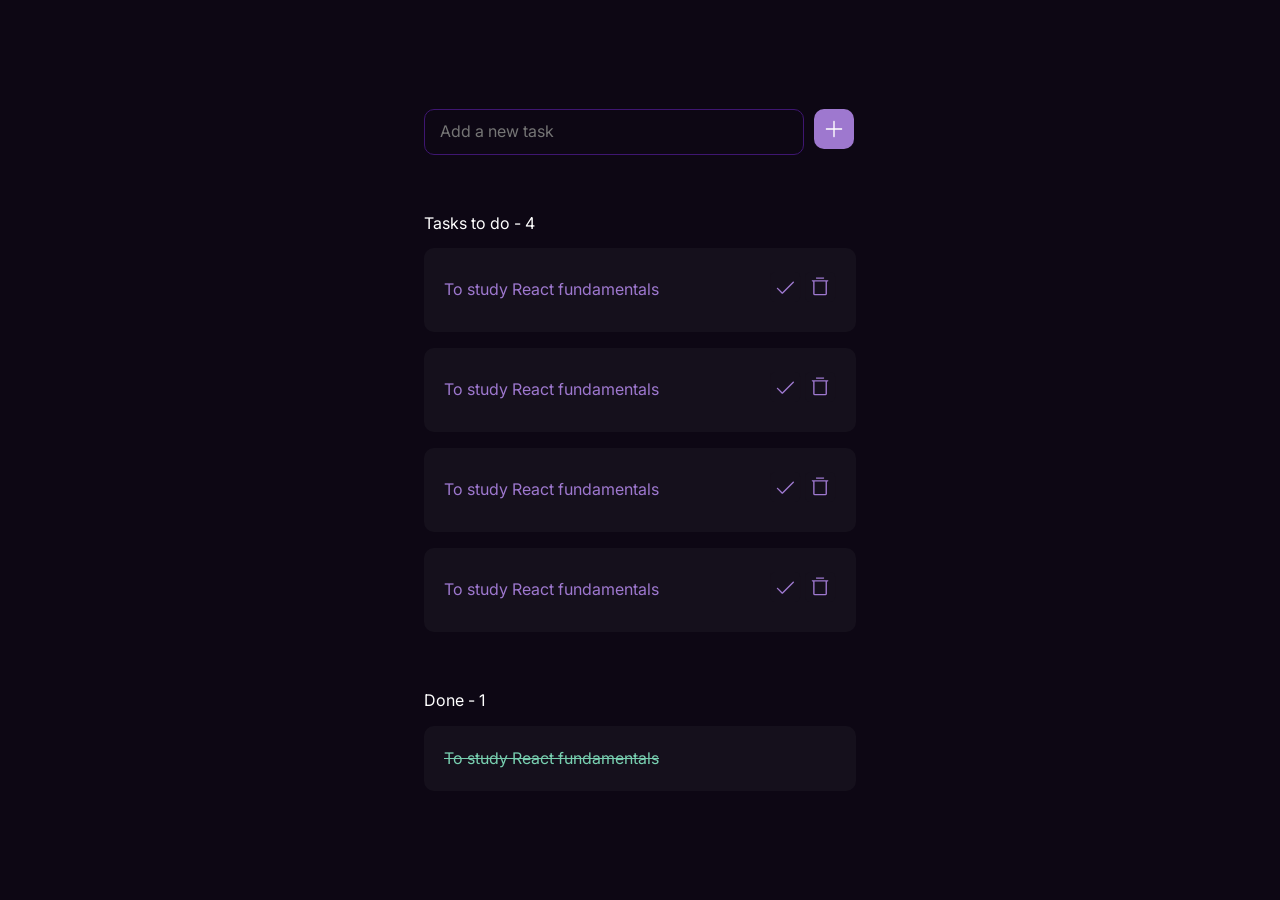
==== index.html @ 1db81da8 "Adding app to remote repo" ====
<!DOCTYPE html>
<html lang="en">
<head>
    <meta charset="UTF-8">
    <meta name="viewport" content="width=device-width, initial-scale=1.0">
    <link rel="stylesheet" href="style.css">
    <title>Todo App</title>
</head>
<body>
    <main>
        <div class="todo-wrapper">
            <div class="todo_input"><input type="text" name="add-task" placeholder="Add a new task"> <a href=""><svg width="40" height="40" viewBox="0 0 40 40" fill="none" xmlns="http://www.w3.org/2000/svg">
                <rect width="40" height="40" rx="10" fill="#9E78CF"/>
                <path d="M28.25 20C28.25 20.1823 28.1776 20.3572 28.0486 20.4861C27.9197 20.6151 27.7448 20.6875 27.5625 20.6875H20.6875V27.5625C20.6875 27.7448 20.6151 27.9197 20.4861 28.0486C20.3572 28.1776 20.1823 28.25 20 28.25C19.8177 28.25 19.6428 28.1776 19.5139 28.0486C19.3849 27.9197 19.3125 27.7448 19.3125 27.5625V20.6875H12.4375C12.2552 20.6875 12.0803 20.6151 11.9514 20.4861C11.8224 20.3572 11.75 20.1823 11.75 20C11.75 19.8177 11.8224 19.6428 11.9514 19.5139C12.0803 19.3849 12.2552 19.3125 12.4375 19.3125H19.3125V12.4375C19.3125 12.2552 19.3849 12.0803 19.5139 11.9514C19.6428 11.8224 19.8177 11.75 20 11.75C20.1823 11.75 20.3572 11.8224 20.4861 11.9514C20.6151 12.0803 20.6875 12.2552 20.6875 12.4375V19.3125H27.5625C27.7448 19.3125 27.9197 19.3849 28.0486 19.5139C28.1776 19.6428 28.25 19.8177 28.25 20Z" fill="white"/>
                </svg>
                
                </a> </div>
            <div class="todo_list-wrapper">
                <div class="todo_list-pending">
                    <h1>Tasks to do - 4</h1>
                    <div class="todo_list">
                        <div class="todo_task">
                            <h3>To study React fundamentals</h3>
                            <span class="task_actions">
                                <a href="" id="complete_task">
                                    <svg width="31" height="30" viewBox="0 0 31 30" fill="none" xmlns="http://www.w3.org/2000/svg">
                                        <rect x="0.0487061" width="30" height="30" rx="5" fill="#15101C" />
                                        <path
                                            d="M23.7851 10.6739L12.7851 21.6739C12.7213 21.7378 12.6455 21.7885 12.562 21.8231C12.4785 21.8577 12.3891 21.8755 12.2987 21.8755C12.2084 21.8755 12.1189 21.8577 12.0355 21.8231C11.952 21.7885 11.8762 21.7378 11.8123 21.6739L6.99982 16.8614C6.87081 16.7324 6.79834 16.5574 6.79834 16.375C6.79834 16.1926 6.87081 16.0176 6.99982 15.8886C7.12882 15.7596 7.30378 15.6871 7.48622 15.6871C7.66866 15.6871 7.84363 15.7596 7.97263 15.8886L12.2987 20.2155L22.8123 9.70109C22.9413 9.57209 23.1163 9.49962 23.2987 9.49962C23.4812 9.49962 23.6561 9.57209 23.7851 9.70109C23.9141 9.8301 23.9866 10.0051 23.9866 10.1875C23.9866 10.3699 23.9141 10.5449 23.7851 10.6739Z"
                                            fill="#9E78CF" />
                                    </svg>
                                </a>
                                <a href="" id="delete_task">
                                    <svg width="31" height="30" viewBox="0 0 31 30" fill="none" xmlns="http://www.w3.org/2000/svg">
                                        <rect x="0.0487061" width="30" height="30" rx="5" fill="#15101C" />
                                        <path
                                            d="M22.6112 8.125H7.48621C7.30387 8.125 7.129 8.19743 7.00007 8.32636C6.87114 8.4553 6.79871 8.63016 6.79871 8.8125C6.79871 8.99484 6.87114 9.1697 7.00007 9.29864C7.129 9.42757 7.30387 9.5 7.48621 9.5H8.17371V21.875C8.17371 22.2397 8.31857 22.5894 8.57643 22.8473C8.8343 23.1051 9.18403 23.25 9.54871 23.25H20.5487C20.9134 23.25 21.2631 23.1051 21.521 22.8473C21.7788 22.5894 21.9237 22.2397 21.9237 21.875V9.5H22.6112C22.7935 9.5 22.9684 9.42757 23.0973 9.29864C23.2263 9.1697 23.2987 8.99484 23.2987 8.8125C23.2987 8.63016 23.2263 8.4553 23.0973 8.32636C22.9684 8.19743 22.7935 8.125 22.6112 8.125ZM20.5487 21.875H9.54871V9.5H20.5487V21.875ZM10.9237 6.0625C10.9237 5.88016 10.9961 5.7053 11.1251 5.57636C11.254 5.44743 11.4289 5.375 11.6112 5.375H18.4862C18.6685 5.375 18.8434 5.44743 18.9723 5.57636C19.1013 5.7053 19.1737 5.88016 19.1737 6.0625C19.1737 6.24484 19.1013 6.4197 18.9723 6.54864C18.8434 6.67757 18.6685 6.75 18.4862 6.75H11.6112C11.4289 6.75 11.254 6.67757 11.1251 6.54864C10.9961 6.4197 10.9237 6.24484 10.9237 6.0625Z"
                                            fill="#9E78CF" />
                                    </svg>
                        
                                </a>
                            </span>
                        </div>
                        <div class="todo_task">
                            <h3>To study React fundamentals</h3>
                            <span class="task_actions">
                                <a href="" id="complete_task">
                                    <svg width="31" height="30" viewBox="0 0 31 30" fill="none" xmlns="http://www.w3.org/2000/svg">
                                        <rect x="0.0487061" width="30" height="30" rx="5" fill="#15101C" />
                                        <path
                                            d="M23.7851 10.6739L12.7851 21.6739C12.7213 21.7378 12.6455 21.7885 12.562 21.8231C12.4785 21.8577 12.3891 21.8755 12.2987 21.8755C12.2084 21.8755 12.1189 21.8577 12.0355 21.8231C11.952 21.7885 11.8762 21.7378 11.8123 21.6739L6.99982 16.8614C6.87081 16.7324 6.79834 16.5574 6.79834 16.375C6.79834 16.1926 6.87081 16.0176 6.99982 15.8886C7.12882 15.7596 7.30378 15.6871 7.48622 15.6871C7.66866 15.6871 7.84363 15.7596 7.97263 15.8886L12.2987 20.2155L22.8123 9.70109C22.9413 9.57209 23.1163 9.49962 23.2987 9.49962C23.4812 9.49962 23.6561 9.57209 23.7851 9.70109C23.9141 9.8301 23.9866 10.0051 23.9866 10.1875C23.9866 10.3699 23.9141 10.5449 23.7851 10.6739Z"
                                            fill="#9E78CF" />
                                    </svg>
                                </a>
                                <a href="" id="delete_task">
                                    <svg width="31" height="30" viewBox="0 0 31 30" fill="none" xmlns="http://www.w3.org/2000/svg">
                                        <rect x="0.0487061" width="30" height="30" rx="5" fill="#15101C" />
                                        <path
                                            d="M22.6112 8.125H7.48621C7.30387 8.125 7.129 8.19743 7.00007 8.32636C6.87114 8.4553 6.79871 8.63016 6.79871 8.8125C6.79871 8.99484 6.87114 9.1697 7.00007 9.29864C7.129 9.42757 7.30387 9.5 7.48621 9.5H8.17371V21.875C8.17371 22.2397 8.31857 22.5894 8.57643 22.8473C8.8343 23.1051 9.18403 23.25 9.54871 23.25H20.5487C20.9134 23.25 21.2631 23.1051 21.521 22.8473C21.7788 22.5894 21.9237 22.2397 21.9237 21.875V9.5H22.6112C22.7935 9.5 22.9684 9.42757 23.0973 9.29864C23.2263 9.1697 23.2987 8.99484 23.2987 8.8125C23.2987 8.63016 23.2263 8.4553 23.0973 8.32636C22.9684 8.19743 22.7935 8.125 22.6112 8.125ZM20.5487 21.875H9.54871V9.5H20.5487V21.875ZM10.9237 6.0625C10.9237 5.88016 10.9961 5.7053 11.1251 5.57636C11.254 5.44743 11.4289 5.375 11.6112 5.375H18.4862C18.6685 5.375 18.8434 5.44743 18.9723 5.57636C19.1013 5.7053 19.1737 5.88016 19.1737 6.0625C19.1737 6.24484 19.1013 6.4197 18.9723 6.54864C18.8434 6.67757 18.6685 6.75 18.4862 6.75H11.6112C11.4289 6.75 11.254 6.67757 11.1251 6.54864C10.9961 6.4197 10.9237 6.24484 10.9237 6.0625Z"
                                            fill="#9E78CF" />
                                    </svg>
                        
                                </a>
                            </span>
                        </div>
                        <div class="todo_task">
                            <h3>To study React fundamentals</h3>
                            <span class="task_actions">
                                <a href="" id="complete_task">
                                    <svg width="31" height="30" viewBox="0 0 31 30" fill="none" xmlns="http://www.w3.org/2000/svg">
                                        <rect x="0.0487061" width="30" height="30" rx="5" fill="#15101C" />
                                        <path
                                            d="M23.7851 10.6739L12.7851 21.6739C12.7213 21.7378 12.6455 21.7885 12.562 21.8231C12.4785 21.8577 12.3891 21.8755 12.2987 21.8755C12.2084 21.8755 12.1189 21.8577 12.0355 21.8231C11.952 21.7885 11.8762 21.7378 11.8123 21.6739L6.99982 16.8614C6.87081 16.7324 6.79834 16.5574 6.79834 16.375C6.79834 16.1926 6.87081 16.0176 6.99982 15.8886C7.12882 15.7596 7.30378 15.6871 7.48622 15.6871C7.66866 15.6871 7.84363 15.7596 7.97263 15.8886L12.2987 20.2155L22.8123 9.70109C22.9413 9.57209 23.1163 9.49962 23.2987 9.49962C23.4812 9.49962 23.6561 9.57209 23.7851 9.70109C23.9141 9.8301 23.9866 10.0051 23.9866 10.1875C23.9866 10.3699 23.9141 10.5449 23.7851 10.6739Z"
                                            fill="#9E78CF" />
                                    </svg>
                                </a>
                                <a href="" id="delete_task">
                                    <svg width="31" height="30" viewBox="0 0 31 30" fill="none" xmlns="http://www.w3.org/2000/svg">
                                        <rect x="0.0487061" width="30" height="30" rx="5" fill="#15101C" />
                                        <path
                                            d="M22.6112 8.125H7.48621C7.30387 8.125 7.129 8.19743 7.00007 8.32636C6.87114 8.4553 6.79871 8.63016 6.79871 8.8125C6.79871 8.99484 6.87114 9.1697 7.00007 9.29864C7.129 9.42757 7.30387 9.5 7.48621 9.5H8.17371V21.875C8.17371 22.2397 8.31857 22.5894 8.57643 22.8473C8.8343 23.1051 9.18403 23.25 9.54871 23.25H20.5487C20.9134 23.25 21.2631 23.1051 21.521 22.8473C21.7788 22.5894 21.9237 22.2397 21.9237 21.875V9.5H22.6112C22.7935 9.5 22.9684 9.42757 23.0973 9.29864C23.2263 9.1697 23.2987 8.99484 23.2987 8.8125C23.2987 8.63016 23.2263 8.4553 23.0973 8.32636C22.9684 8.19743 22.7935 8.125 22.6112 8.125ZM20.5487 21.875H9.54871V9.5H20.5487V21.875ZM10.9237 6.0625C10.9237 5.88016 10.9961 5.7053 11.1251 5.57636C11.254 5.44743 11.4289 5.375 11.6112 5.375H18.4862C18.6685 5.375 18.8434 5.44743 18.9723 5.57636C19.1013 5.7053 19.1737 5.88016 19.1737 6.0625C19.1737 6.24484 19.1013 6.4197 18.9723 6.54864C18.8434 6.67757 18.6685 6.75 18.4862 6.75H11.6112C11.4289 6.75 11.254 6.67757 11.1251 6.54864C10.9961 6.4197 10.9237 6.24484 10.9237 6.0625Z"
                                            fill="#9E78CF" />
                                    </svg>
                        
                                </a>
                            </span>
                        </div>
                        <div class="todo_task">
                            <h3>To study React fundamentals</h3>
                            <span class="task_actions">
                                <a href="" id="complete_task">
                                    <svg width="31" height="30" viewBox="0 0 31 30" fill="none" xmlns="http://www.w3.org/2000/svg">
                                        <rect x="0.0487061" width="30" height="30" rx="5" fill="#15101C" />
                                        <path
                                            d="M23.7851 10.6739L12.7851 21.6739C12.7213 21.7378 12.6455 21.7885 12.562 21.8231C12.4785 21.8577 12.3891 21.8755 12.2987 21.8755C12.2084 21.8755 12.1189 21.8577 12.0355 21.8231C11.952 21.7885 11.8762 21.7378 11.8123 21.6739L6.99982 16.8614C6.87081 16.7324 6.79834 16.5574 6.79834 16.375C6.79834 16.1926 6.87081 16.0176 6.99982 15.8886C7.12882 15.7596 7.30378 15.6871 7.48622 15.6871C7.66866 15.6871 7.84363 15.7596 7.97263 15.8886L12.2987 20.2155L22.8123 9.70109C22.9413 9.57209 23.1163 9.49962 23.2987 9.49962C23.4812 9.49962 23.6561 9.57209 23.7851 9.70109C23.9141 9.8301 23.9866 10.0051 23.9866 10.1875C23.9866 10.3699 23.9141 10.5449 23.7851 10.6739Z"
                                            fill="#9E78CF" />
                                    </svg>
                                </a>
                                <a href="" id="delete_task">
                                    <svg width="31" height="30" viewBox="0 0 31 30" fill="none" xmlns="http://www.w3.org/2000/svg">
                                        <rect x="0.0487061" width="30" height="30" rx="5" fill="#15101C" />
                                        <path
                                            d="M22.6112 8.125H7.48621C7.30387 8.125 7.129 8.19743 7.00007 8.32636C6.87114 8.4553 6.79871 8.63016 6.79871 8.8125C6.79871 8.99484 6.87114 9.1697 7.00007 9.29864C7.129 9.42757 7.30387 9.5 7.48621 9.5H8.17371V21.875C8.17371 22.2397 8.31857 22.5894 8.57643 22.8473C8.8343 23.1051 9.18403 23.25 9.54871 23.25H20.5487C20.9134 23.25 21.2631 23.1051 21.521 22.8473C21.7788 22.5894 21.9237 22.2397 21.9237 21.875V9.5H22.6112C22.7935 9.5 22.9684 9.42757 23.0973 9.29864C23.2263 9.1697 23.2987 8.99484 23.2987 8.8125C23.2987 8.63016 23.2263 8.4553 23.0973 8.32636C22.9684 8.19743 22.7935 8.125 22.6112 8.125ZM20.5487 21.875H9.54871V9.5H20.5487V21.875ZM10.9237 6.0625C10.9237 5.88016 10.9961 5.7053 11.1251 5.57636C11.254 5.44743 11.4289 5.375 11.6112 5.375H18.4862C18.6685 5.375 18.8434 5.44743 18.9723 5.57636C19.1013 5.7053 19.1737 5.88016 19.1737 6.0625C19.1737 6.24484 19.1013 6.4197 18.9723 6.54864C18.8434 6.67757 18.6685 6.75 18.4862 6.75H11.6112C11.4289 6.75 11.254 6.67757 11.1251 6.54864C10.9961 6.4197 10.9237 6.24484 10.9237 6.0625Z"
                                            fill="#9E78CF" />
                                    </svg>
                        
                                </a>
                            </span>
                        </div>
    
                    </div>
                </div>
                <div class="todo_list-completed">
                    <h1>Done - 1</h1>
                    <div class="todo_list">
                        <div class="todo_task">
                            <h3>To study React fundamentals</h3>
                            <span class="task_actions">
                                <a href="" id="complete_task">
                                    <svg width="31" height="30" viewBox="0 0 31 30" fill="none" xmlns="http://www.w3.org/2000/svg">
                                        <rect x="0.0487061" width="30" height="30" rx="5" fill="#15101C" />
                                        <path
                                            d="M23.7851 10.6739L12.7851 21.6739C12.7213 21.7378 12.6455 21.7885 12.562 21.8231C12.4785 21.8577 12.3891 21.8755 12.2987 21.8755C12.2084 21.8755 12.1189 21.8577 12.0355 21.8231C11.952 21.7885 11.8762 21.7378 11.8123 21.6739L6.99982 16.8614C6.87081 16.7324 6.79834 16.5574 6.79834 16.375C6.79834 16.1926 6.87081 16.0176 6.99982 15.8886C7.12882 15.7596 7.30378 15.6871 7.48622 15.6871C7.66866 15.6871 7.84363 15.7596 7.97263 15.8886L12.2987 20.2155L22.8123 9.70109C22.9413 9.57209 23.1163 9.49962 23.2987 9.49962C23.4812 9.49962 23.6561 9.57209 23.7851 9.70109C23.9141 9.8301 23.9866 10.0051 23.9866 10.1875C23.9866 10.3699 23.9141 10.5449 23.7851 10.6739Z"
                                            fill="#9E78CF" />
                                    </svg>
                                </a>
                                <a href="" id="delete_task">
                                    <svg width="31" height="30" viewBox="0 0 31 30" fill="none" xmlns="http://www.w3.org/2000/svg">
                                        <rect x="0.0487061" width="30" height="30" rx="5" fill="#15101C" />
                                        <path
                                            d="M22.6112 8.125H7.48621C7.30387 8.125 7.129 8.19743 7.00007 8.32636C6.87114 8.4553 6.79871 8.63016 6.79871 8.8125C6.79871 8.99484 6.87114 9.1697 7.00007 9.29864C7.129 9.42757 7.30387 9.5 7.48621 9.5H8.17371V21.875C8.17371 22.2397 8.31857 22.5894 8.57643 22.8473C8.8343 23.1051 9.18403 23.25 9.54871 23.25H20.5487C20.9134 23.25 21.2631 23.1051 21.521 22.8473C21.7788 22.5894 21.9237 22.2397 21.9237 21.875V9.5H22.6112C22.7935 9.5 22.9684 9.42757 23.0973 9.29864C23.2263 9.1697 23.2987 8.99484 23.2987 8.8125C23.2987 8.63016 23.2263 8.4553 23.0973 8.32636C22.9684 8.19743 22.7935 8.125 22.6112 8.125ZM20.5487 21.875H9.54871V9.5H20.5487V21.875ZM10.9237 6.0625C10.9237 5.88016 10.9961 5.7053 11.1251 5.57636C11.254 5.44743 11.4289 5.375 11.6112 5.375H18.4862C18.6685 5.375 18.8434 5.44743 18.9723 5.57636C19.1013 5.7053 19.1737 5.88016 19.1737 6.0625C19.1737 6.24484 19.1013 6.4197 18.9723 6.54864C18.8434 6.67757 18.6685 6.75 18.4862 6.75H11.6112C11.4289 6.75 11.254 6.67757 11.1251 6.54864C10.9961 6.4197 10.9237 6.24484 10.9237 6.0625Z"
                                            fill="#9E78CF" />
                                    </svg>
                        
                                </a>
                            </span>
                        </div>
                        </div>
                </div>
            </div>
        </div>
    </main>
</body>
</html>
---- style.css ----
@import url('https://fonts.googleapis.com/css2?family=Inter:opsz@14..32&display=swap');

/* Box sizing rules */
*,
*::before,
*::after {
  box-sizing: border-box;
}

/* Prevent font size inflation */
html {
    font-family: "Inter", sans-serif;
  font-optical-sizing: auto;
  font-weight: 400;
  font-style: normal;
  -moz-text-size-adjust: none;
  -webkit-text-size-adjust: none;
  text-size-adjust: none;
}

/* Remove default margin in favour of better control in authored CSS */
body, h1, h2, h3, h4, p,
figure, blockquote, dl, dd {
  margin: 0;
  font-size: inherit;
}

/* Remove list styles on ul, ol elements with a list role, which suggests default styling will be removed */
ul[role='list'],
ol[role='list'] {
  list-style: none;
}

/* Set core body defaults */
body {
  min-height: 100vh;
  line-height: 1.5;
}

/* Set shorter line heights on headings and interactive elements */
h1, h2, h3, h4,
button, input, label {
    font-weight: normal;
  line-height: 1.1;
}

/* Balance text wrapping on headings */
h1, h2,
h3, h4 {
  text-wrap: balance;
}

/* A elements that don't have a class get default styles */
a:not([class]) {
  text-decoration-skip-ink: auto;
  color: currentColor;
  text-decoration: none;
}

/* Make images easier to work with */
img,
picture {
  max-width: 100%;
  display: block;
}

/* Inherit fonts for inputs and buttons */
input, button,
textarea, select {
  font-family: inherit;
  font-size: inherit;
}

/* Make sure textareas without a rows attribute are not tiny */
textarea:not([rows]) {
  min-height: 10em;
}

body{
    background-color: #0D0714;
    color: #FFFFFF;
    font-size: 16px;
    font-weight: 400;
}
main{
    display: flex;
    min-height: 100vh;
    justify-content: center;
    flex-direction: column;
}
.todo-wrapper{
    width: 100%;
    max-width: 432px;
    margin-inline: auto;
    /* border: solid 1px #3E1671; */
}

.todo_list-wrapper,
.todo-wrapper{
    display: flex;
    flex-direction: column;
    gap: 60px;
}

.todo_list-wrapper h1{
    margin-bottom: 16px;
}

.todo_input{
    width: 100%;
    display: inline-flex;
    gap: 10px;
}

.todo_input input{
    width: 100%;
    max-width: 380px;
    border: 1px solid #3E1671;
    border-radius: 10px;
    background-color: #0D0714;
    padding: 0;
    padding-inline-start: 15px;
    padding-block: 10px;
}

.todo_list{
    display: grid;
    gap: 16px;
}

.todo_task{
    display: inline-flex;
    justify-content: space-between;
    align-items: center;
    background: #15101C;
    color: #9E78CF;
    border-radius: 10px;
    padding: 24px 20px;
}
.todo_task svg{
    transition: all 1.3s;
}

.todo_task svg:hover path{
    stroke: #3E1671;
}

:is(.todo_list-completed) .todo_task{
    color: #78CFB0;
    text-decoration: line-through;
}

:is(.todo_list-completed) span.task_actions{
    display: none;
}
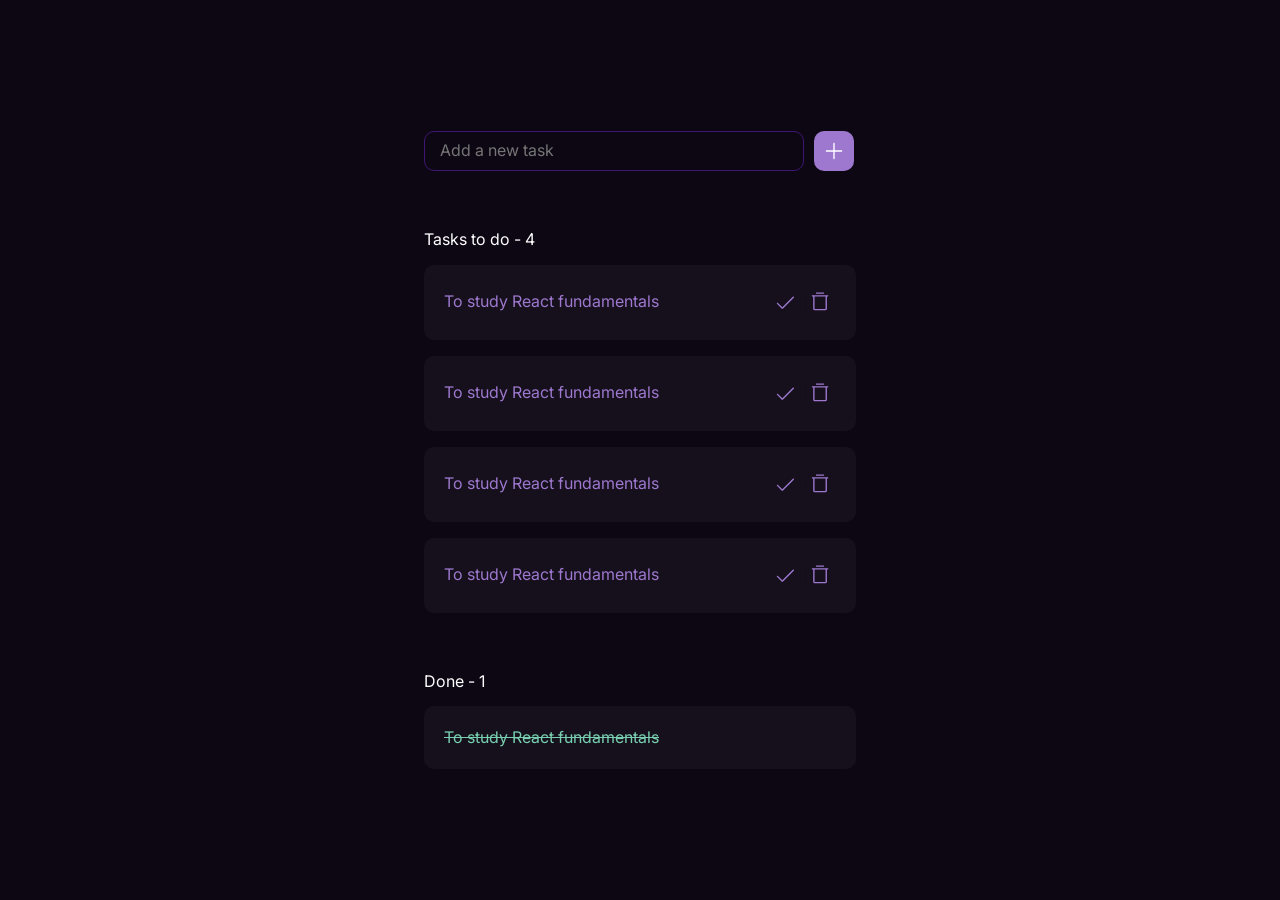
==== commit 4de9d31c: "Accessibility improvements" ====
--- a/index.html
+++ b/index.html
@@ -9,7 +9,7 @@
 <body>
     <main>
         <div class="todo-wrapper">
-            <div class="todo_input"><input type="text" name="add-task" placeholder="Add a new task"> <a href=""><svg width="40" height="40" viewBox="0 0 40 40" fill="none" xmlns="http://www.w3.org/2000/svg">
+            <div class="todo_input"><input type="text" aria-label="Add a new task" name="add-task" placeholder="Add a new task"> <a href=""><svg width="40" height="40" viewBox="0 0 40 40" fill="none" xmlns="http://www.w3.org/2000/svg">
                 <rect width="40" height="40" rx="10" fill="#9E78CF"/>
                 <path d="M28.25 20C28.25 20.1823 28.1776 20.3572 28.0486 20.4861C27.9197 20.6151 27.7448 20.6875 27.5625 20.6875H20.6875V27.5625C20.6875 27.7448 20.6151 27.9197 20.4861 28.0486C20.3572 28.1776 20.1823 28.25 20 28.25C19.8177 28.25 19.6428 28.1776 19.5139 28.0486C19.3849 27.9197 19.3125 27.7448 19.3125 27.5625V20.6875H12.4375C12.2552 20.6875 12.0803 20.6151 11.9514 20.4861C11.8224 20.3572 11.75 20.1823 11.75 20C11.75 19.8177 11.8224 19.6428 11.9514 19.5139C12.0803 19.3849 12.2552 19.3125 12.4375 19.3125H19.3125V12.4375C19.3125 12.2552 19.3849 12.0803 19.5139 11.9514C19.6428 11.8224 19.8177 11.75 20 11.75C20.1823 11.75 20.3572 11.8224 20.4861 11.9514C20.6151 12.0803 20.6875 12.2552 20.6875 12.4375V19.3125H27.5625C27.7448 19.3125 27.9197 19.3849 28.0486 19.5139C28.1776 19.6428 28.25 19.8177 28.25 20Z" fill="white"/>
                 </svg>
@@ -22,7 +22,7 @@
                         <div class="todo_task">
                             <h3>To study React fundamentals</h3>
                             <span class="task_actions">
-                                <a href="" id="complete_task">
+                                <a href="" id="complete_task" title="Complete task">
                                     <svg width="31" height="30" viewBox="0 0 31 30" fill="none" xmlns="http://www.w3.org/2000/svg">
                                         <rect x="0.0487061" width="30" height="30" rx="5" fill="#15101C" />
                                         <path
@@ -30,7 +30,7 @@
                                             fill="#9E78CF" />
                                     </svg>
                                 </a>
-                                <a href="" id="delete_task">
+                                <a href="" id="delete_task" title="Delete task">
                                     <svg width="31" height="30" viewBox="0 0 31 30" fill="none" xmlns="http://www.w3.org/2000/svg">
                                         <rect x="0.0487061" width="30" height="30" rx="5" fill="#15101C" />
                                         <path
@@ -44,7 +44,7 @@
                         <div class="todo_task">
                             <h3>To study React fundamentals</h3>
                             <span class="task_actions">
-                                <a href="" id="complete_task">
+                                <a href="" id="complete_task" title="Complete task">
                                     <svg width="31" height="30" viewBox="0 0 31 30" fill="none" xmlns="http://www.w3.org/2000/svg">
                                         <rect x="0.0487061" width="30" height="30" rx="5" fill="#15101C" />
                                         <path
@@ -52,7 +52,7 @@
                                             fill="#9E78CF" />
                                     </svg>
                                 </a>
-                                <a href="" id="delete_task">
+                                <a href="" id="delete_task" title="Delete task">
                                     <svg width="31" height="30" viewBox="0 0 31 30" fill="none" xmlns="http://www.w3.org/2000/svg">
                                         <rect x="0.0487061" width="30" height="30" rx="5" fill="#15101C" />
                                         <path
@@ -66,7 +66,7 @@
                         <div class="todo_task">
                             <h3>To study React fundamentals</h3>
                             <span class="task_actions">
-                                <a href="" id="complete_task">
+                                <a href="" id="complete_task" title="Complete task">
                                     <svg width="31" height="30" viewBox="0 0 31 30" fill="none" xmlns="http://www.w3.org/2000/svg">
                                         <rect x="0.0487061" width="30" height="30" rx="5" fill="#15101C" />
                                         <path
@@ -74,7 +74,7 @@
                                             fill="#9E78CF" />
                                     </svg>
                                 </a>
-                                <a href="" id="delete_task">
+                                <a href="" id="delete_task" title="Delete task">
                                     <svg width="31" height="30" viewBox="0 0 31 30" fill="none" xmlns="http://www.w3.org/2000/svg">
                                         <rect x="0.0487061" width="30" height="30" rx="5" fill="#15101C" />
                                         <path
@@ -88,7 +88,7 @@
                         <div class="todo_task">
                             <h3>To study React fundamentals</h3>
                             <span class="task_actions">
-                                <a href="" id="complete_task">
+                                <a href="" id="complete_task" title="Complete task">
                                     <svg width="31" height="30" viewBox="0 0 31 30" fill="none" xmlns="http://www.w3.org/2000/svg">
                                         <rect x="0.0487061" width="30" height="30" rx="5" fill="#15101C" />
                                         <path
@@ -96,7 +96,7 @@
                                             fill="#9E78CF" />
                                     </svg>
                                 </a>
-                                <a href="" id="delete_task">
+                                <a href="" id="delete_task" title="Delete task">
                                     <svg width="31" height="30" viewBox="0 0 31 30" fill="none" xmlns="http://www.w3.org/2000/svg">
                                         <rect x="0.0487061" width="30" height="30" rx="5" fill="#15101C" />
                                         <path
@@ -107,7 +107,6 @@
                                 </a>
                             </span>
                         </div>
-    
                     </div>
                 </div>
                 <div class="todo_list-completed">
@@ -116,7 +115,7 @@
                         <div class="todo_task">
                             <h3>To study React fundamentals</h3>
                             <span class="task_actions">
-                                <a href="" id="complete_task">
+                                <a href="" id="complete_task" title="Complete task">
                                     <svg width="31" height="30" viewBox="0 0 31 30" fill="none" xmlns="http://www.w3.org/2000/svg">
                                         <rect x="0.0487061" width="30" height="30" rx="5" fill="#15101C" />
                                         <path
@@ -124,7 +123,7 @@
                                             fill="#9E78CF" />
                                     </svg>
                                 </a>
-                                <a href="" id="delete_task">
+                                <a href="" id="delete_task" title="Delete task">
                                     <svg width="31" height="30" viewBox="0 0 31 30" fill="none" xmlns="http://www.w3.org/2000/svg">
                                         <rect x="0.0487061" width="30" height="30" rx="5" fill="#15101C" />
                                         <path
--- a/style.css
+++ b/style.css
@@ -55,6 +55,8 @@
   text-decoration-skip-ink: auto;
   color: currentColor;
   text-decoration: none;
+  display: inline-block;
+  line-height: 0;
 }
 
 /* Make images easier to work with */
@@ -92,7 +94,11 @@
     width: 100%;
     max-width: 432px;
     margin-inline: auto;
-    /* border: solid 1px #3E1671; */
+}
+@media screen and (max-width: 600px) {
+    .todo-wrapper{
+        padding:16px;
+    }
 }
 
 .todo_list-wrapper,
@@ -110,19 +116,26 @@
     width: 100%;
     display: inline-flex;
     gap: 10px;
+    align-items: center;
 }
 
 .todo_input input{
     width: 100%;
     max-width: 380px;
     border: 1px solid #3E1671;
+    outline: none;
     border-radius: 10px;
     background-color: #0D0714;
     padding: 0;
     padding-inline-start: 15px;
     padding-block: 10px;
+    min-height: 40px;
+    transition: border .2s;
 }
-
+.todo_input input:is(:focus-visible, :focus, :focus-within){
+    outline: none;
+    border: 1px solid #9E78CF;
+}
 .todo_list{
     display: grid;
     gap: 16px;
@@ -135,7 +148,7 @@
     background: #15101C;
     color: #9E78CF;
     border-radius: 10px;
-    padding: 24px 20px;
+    padding: 22.5px 20px;
 }
 .todo_task svg{
     transition: all 1.3s;
@@ -144,7 +157,9 @@
 .todo_task svg:hover path{
     stroke: #3E1671;
 }
-
+span.task_actions{
+    line-height: 0;
+}
 :is(.todo_list-completed) .todo_task{
     color: #78CFB0;
     text-decoration: line-through;
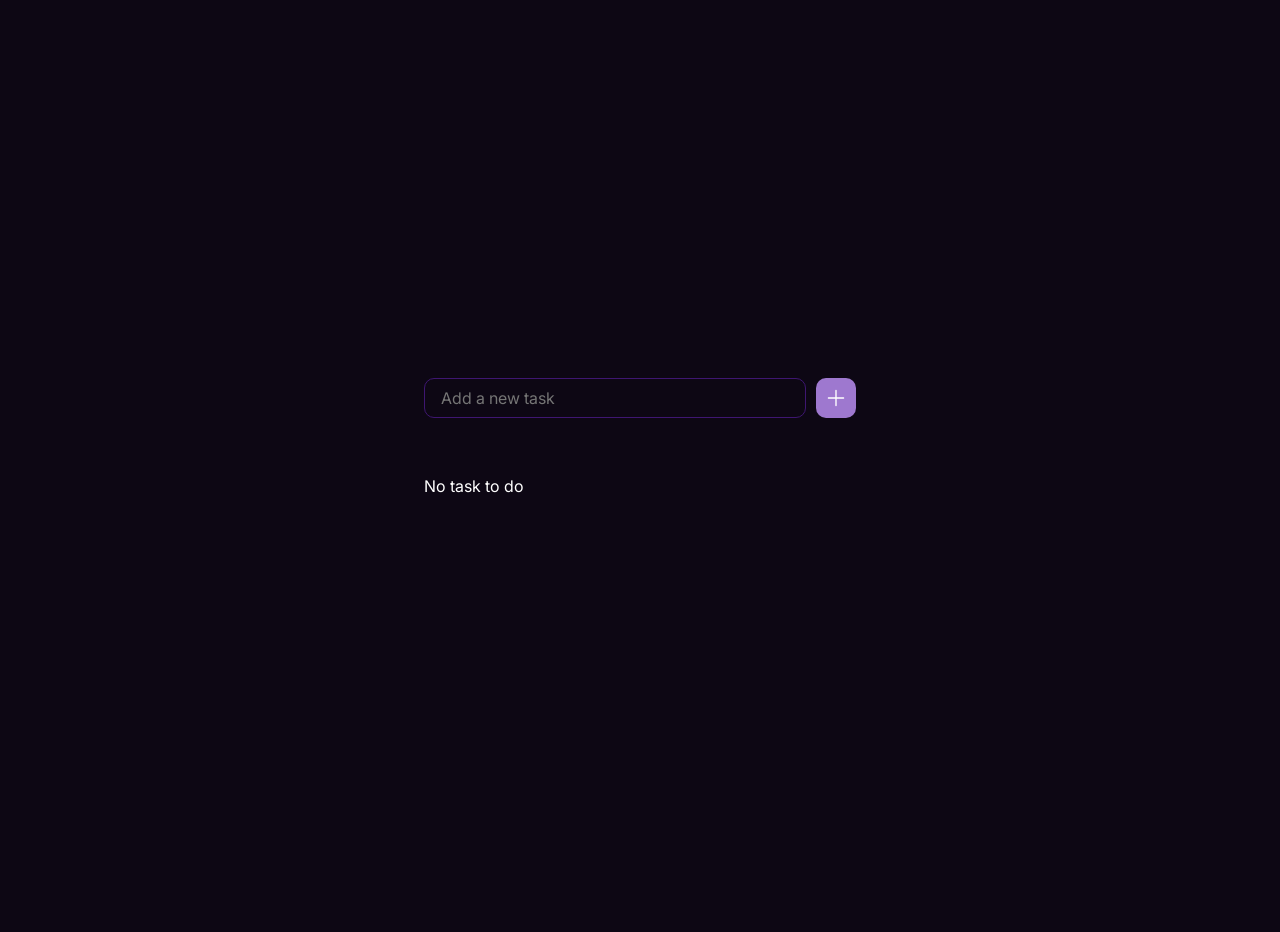
==== commit b1517a9f: "Major improvement to app" ====
--- a/index.html
+++ b/index.html
@@ -7,137 +7,16 @@
     <title>Todo App</title>
 </head>
 <body>
-    <main>
-        <div class="todo-wrapper">
-            <div class="todo_input"><input type="text" aria-label="Add a new task" name="add-task" placeholder="Add a new task"> <a href=""><svg width="40" height="40" viewBox="0 0 40 40" fill="none" xmlns="http://www.w3.org/2000/svg">
-                <rect width="40" height="40" rx="10" fill="#9E78CF"/>
-                <path d="M28.25 20C28.25 20.1823 28.1776 20.3572 28.0486 20.4861C27.9197 20.6151 27.7448 20.6875 27.5625 20.6875H20.6875V27.5625C20.6875 27.7448 20.6151 27.9197 20.4861 28.0486C20.3572 28.1776 20.1823 28.25 20 28.25C19.8177 28.25 19.6428 28.1776 19.5139 28.0486C19.3849 27.9197 19.3125 27.7448 19.3125 27.5625V20.6875H12.4375C12.2552 20.6875 12.0803 20.6151 11.9514 20.4861C11.8224 20.3572 11.75 20.1823 11.75 20C11.75 19.8177 11.8224 19.6428 11.9514 19.5139C12.0803 19.3849 12.2552 19.3125 12.4375 19.3125H19.3125V12.4375C19.3125 12.2552 19.3849 12.0803 19.5139 11.9514C19.6428 11.8224 19.8177 11.75 20 11.75C20.1823 11.75 20.3572 11.8224 20.4861 11.9514C20.6151 12.0803 20.6875 12.2552 20.6875 12.4375V19.3125H27.5625C27.7448 19.3125 27.9197 19.3849 28.0486 19.5139C28.1776 19.6428 28.25 19.8177 28.25 20Z" fill="white"/>
-                </svg>
-                
-                </a> </div>
-            <div class="todo_list-wrapper">
-                <div class="todo_list-pending">
-                    <h1>Tasks to do - 4</h1>
-                    <div class="todo_list">
-                        <div class="todo_task">
-                            <h3>To study React fundamentals</h3>
-                            <span class="task_actions">
-                                <a href="" id="complete_task" title="Complete task">
-                                    <svg width="31" height="30" viewBox="0 0 31 30" fill="none" xmlns="http://www.w3.org/2000/svg">
-                                        <rect x="0.0487061" width="30" height="30" rx="5" fill="#15101C" />
-                                        <path
-                                            d="M23.7851 10.6739L12.7851 21.6739C12.7213 21.7378 12.6455 21.7885 12.562 21.8231C12.4785 21.8577 12.3891 21.8755 12.2987 21.8755C12.2084 21.8755 12.1189 21.8577 12.0355 21.8231C11.952 21.7885 11.8762 21.7378 11.8123 21.6739L6.99982 16.8614C6.87081 16.7324 6.79834 16.5574 6.79834 16.375C6.79834 16.1926 6.87081 16.0176 6.99982 15.8886C7.12882 15.7596 7.30378 15.6871 7.48622 15.6871C7.66866 15.6871 7.84363 15.7596 7.97263 15.8886L12.2987 20.2155L22.8123 9.70109C22.9413 9.57209 23.1163 9.49962 23.2987 9.49962C23.4812 9.49962 23.6561 9.57209 23.7851 9.70109C23.9141 9.8301 23.9866 10.0051 23.9866 10.1875C23.9866 10.3699 23.9141 10.5449 23.7851 10.6739Z"
-                                            fill="#9E78CF" />
-                                    </svg>
-                                </a>
-                                <a href="" id="delete_task" title="Delete task">
-                                    <svg width="31" height="30" viewBox="0 0 31 30" fill="none" xmlns="http://www.w3.org/2000/svg">
-                                        <rect x="0.0487061" width="30" height="30" rx="5" fill="#15101C" />
-                                        <path
-                                            d="M22.6112 8.125H7.48621C7.30387 8.125 7.129 8.19743 7.00007 8.32636C6.87114 8.4553 6.79871 8.63016 6.79871 8.8125C6.79871 8.99484 6.87114 9.1697 7.00007 9.29864C7.129 9.42757 7.30387 9.5 7.48621 9.5H8.17371V21.875C8.17371 22.2397 8.31857 22.5894 8.57643 22.8473C8.8343 23.1051 9.18403 23.25 9.54871 23.25H20.5487C20.9134 23.25 21.2631 23.1051 21.521 22.8473C21.7788 22.5894 21.9237 22.2397 21.9237 21.875V9.5H22.6112C22.7935 9.5 22.9684 9.42757 23.0973 9.29864C23.2263 9.1697 23.2987 8.99484 23.2987 8.8125C23.2987 8.63016 23.2263 8.4553 23.0973 8.32636C22.9684 8.19743 22.7935 8.125 22.6112 8.125ZM20.5487 21.875H9.54871V9.5H20.5487V21.875ZM10.9237 6.0625C10.9237 5.88016 10.9961 5.7053 11.1251 5.57636C11.254 5.44743 11.4289 5.375 11.6112 5.375H18.4862C18.6685 5.375 18.8434 5.44743 18.9723 5.57636C19.1013 5.7053 19.1737 5.88016 19.1737 6.0625C19.1737 6.24484 19.1013 6.4197 18.9723 6.54864C18.8434 6.67757 18.6685 6.75 18.4862 6.75H11.6112C11.4289 6.75 11.254 6.67757 11.1251 6.54864C10.9961 6.4197 10.9237 6.24484 10.9237 6.0625Z"
-                                            fill="#9E78CF" />
-                                    </svg>
-                        
-                                </a>
-                            </span>
-                        </div>
-                        <div class="todo_task">
-                            <h3>To study React fundamentals</h3>
-                            <span class="task_actions">
-                                <a href="" id="complete_task" title="Complete task">
-                                    <svg width="31" height="30" viewBox="0 0 31 30" fill="none" xmlns="http://www.w3.org/2000/svg">
-                                        <rect x="0.0487061" width="30" height="30" rx="5" fill="#15101C" />
-                                        <path
-                                            d="M23.7851 10.6739L12.7851 21.6739C12.7213 21.7378 12.6455 21.7885 12.562 21.8231C12.4785 21.8577 12.3891 21.8755 12.2987 21.8755C12.2084 21.8755 12.1189 21.8577 12.0355 21.8231C11.952 21.7885 11.8762 21.7378 11.8123 21.6739L6.99982 16.8614C6.87081 16.7324 6.79834 16.5574 6.79834 16.375C6.79834 16.1926 6.87081 16.0176 6.99982 15.8886C7.12882 15.7596 7.30378 15.6871 7.48622 15.6871C7.66866 15.6871 7.84363 15.7596 7.97263 15.8886L12.2987 20.2155L22.8123 9.70109C22.9413 9.57209 23.1163 9.49962 23.2987 9.49962C23.4812 9.49962 23.6561 9.57209 23.7851 9.70109C23.9141 9.8301 23.9866 10.0051 23.9866 10.1875C23.9866 10.3699 23.9141 10.5449 23.7851 10.6739Z"
-                                            fill="#9E78CF" />
-                                    </svg>
-                                </a>
-                                <a href="" id="delete_task" title="Delete task">
-                                    <svg width="31" height="30" viewBox="0 0 31 30" fill="none" xmlns="http://www.w3.org/2000/svg">
-                                        <rect x="0.0487061" width="30" height="30" rx="5" fill="#15101C" />
-                                        <path
-                                            d="M22.6112 8.125H7.48621C7.30387 8.125 7.129 8.19743 7.00007 8.32636C6.87114 8.4553 6.79871 8.63016 6.79871 8.8125C6.79871 8.99484 6.87114 9.1697 7.00007 9.29864C7.129 9.42757 7.30387 9.5 7.48621 9.5H8.17371V21.875C8.17371 22.2397 8.31857 22.5894 8.57643 22.8473C8.8343 23.1051 9.18403 23.25 9.54871 23.25H20.5487C20.9134 23.25 21.2631 23.1051 21.521 22.8473C21.7788 22.5894 21.9237 22.2397 21.9237 21.875V9.5H22.6112C22.7935 9.5 22.9684 9.42757 23.0973 9.29864C23.2263 9.1697 23.2987 8.99484 23.2987 8.8125C23.2987 8.63016 23.2263 8.4553 23.0973 8.32636C22.9684 8.19743 22.7935 8.125 22.6112 8.125ZM20.5487 21.875H9.54871V9.5H20.5487V21.875ZM10.9237 6.0625C10.9237 5.88016 10.9961 5.7053 11.1251 5.57636C11.254 5.44743 11.4289 5.375 11.6112 5.375H18.4862C18.6685 5.375 18.8434 5.44743 18.9723 5.57636C19.1013 5.7053 19.1737 5.88016 19.1737 6.0625C19.1737 6.24484 19.1013 6.4197 18.9723 6.54864C18.8434 6.67757 18.6685 6.75 18.4862 6.75H11.6112C11.4289 6.75 11.254 6.67757 11.1251 6.54864C10.9961 6.4197 10.9237 6.24484 10.9237 6.0625Z"
-                                            fill="#9E78CF" />
-                                    </svg>
-                        
-                                </a>
-                            </span>
-                        </div>
-                        <div class="todo_task">
-                            <h3>To study React fundamentals</h3>
-                            <span class="task_actions">
-                                <a href="" id="complete_task" title="Complete task">
-                                    <svg width="31" height="30" viewBox="0 0 31 30" fill="none" xmlns="http://www.w3.org/2000/svg">
-                                        <rect x="0.0487061" width="30" height="30" rx="5" fill="#15101C" />
-                                        <path
-                                            d="M23.7851 10.6739L12.7851 21.6739C12.7213 21.7378 12.6455 21.7885 12.562 21.8231C12.4785 21.8577 12.3891 21.8755 12.2987 21.8755C12.2084 21.8755 12.1189 21.8577 12.0355 21.8231C11.952 21.7885 11.8762 21.7378 11.8123 21.6739L6.99982 16.8614C6.87081 16.7324 6.79834 16.5574 6.79834 16.375C6.79834 16.1926 6.87081 16.0176 6.99982 15.8886C7.12882 15.7596 7.30378 15.6871 7.48622 15.6871C7.66866 15.6871 7.84363 15.7596 7.97263 15.8886L12.2987 20.2155L22.8123 9.70109C22.9413 9.57209 23.1163 9.49962 23.2987 9.49962C23.4812 9.49962 23.6561 9.57209 23.7851 9.70109C23.9141 9.8301 23.9866 10.0051 23.9866 10.1875C23.9866 10.3699 23.9141 10.5449 23.7851 10.6739Z"
-                                            fill="#9E78CF" />
-                                    </svg>
-                                </a>
-                                <a href="" id="delete_task" title="Delete task">
-                                    <svg width="31" height="30" viewBox="0 0 31 30" fill="none" xmlns="http://www.w3.org/2000/svg">
-                                        <rect x="0.0487061" width="30" height="30" rx="5" fill="#15101C" />
-                                        <path
-                                            d="M22.6112 8.125H7.48621C7.30387 8.125 7.129 8.19743 7.00007 8.32636C6.87114 8.4553 6.79871 8.63016 6.79871 8.8125C6.79871 8.99484 6.87114 9.1697 7.00007 9.29864C7.129 9.42757 7.30387 9.5 7.48621 9.5H8.17371V21.875C8.17371 22.2397 8.31857 22.5894 8.57643 22.8473C8.8343 23.1051 9.18403 23.25 9.54871 23.25H20.5487C20.9134 23.25 21.2631 23.1051 21.521 22.8473C21.7788 22.5894 21.9237 22.2397 21.9237 21.875V9.5H22.6112C22.7935 9.5 22.9684 9.42757 23.0973 9.29864C23.2263 9.1697 23.2987 8.99484 23.2987 8.8125C23.2987 8.63016 23.2263 8.4553 23.0973 8.32636C22.9684 8.19743 22.7935 8.125 22.6112 8.125ZM20.5487 21.875H9.54871V9.5H20.5487V21.875ZM10.9237 6.0625C10.9237 5.88016 10.9961 5.7053 11.1251 5.57636C11.254 5.44743 11.4289 5.375 11.6112 5.375H18.4862C18.6685 5.375 18.8434 5.44743 18.9723 5.57636C19.1013 5.7053 19.1737 5.88016 19.1737 6.0625C19.1737 6.24484 19.1013 6.4197 18.9723 6.54864C18.8434 6.67757 18.6685 6.75 18.4862 6.75H11.6112C11.4289 6.75 11.254 6.67757 11.1251 6.54864C10.9961 6.4197 10.9237 6.24484 10.9237 6.0625Z"
-                                            fill="#9E78CF" />
-                                    </svg>
-                        
-                                </a>
-                            </span>
-                        </div>
-                        <div class="todo_task">
-                            <h3>To study React fundamentals</h3>
-                            <span class="task_actions">
-                                <a href="" id="complete_task" title="Complete task">
-                                    <svg width="31" height="30" viewBox="0 0 31 30" fill="none" xmlns="http://www.w3.org/2000/svg">
-                                        <rect x="0.0487061" width="30" height="30" rx="5" fill="#15101C" />
-                                        <path
-                                            d="M23.7851 10.6739L12.7851 21.6739C12.7213 21.7378 12.6455 21.7885 12.562 21.8231C12.4785 21.8577 12.3891 21.8755 12.2987 21.8755C12.2084 21.8755 12.1189 21.8577 12.0355 21.8231C11.952 21.7885 11.8762 21.7378 11.8123 21.6739L6.99982 16.8614C6.87081 16.7324 6.79834 16.5574 6.79834 16.375C6.79834 16.1926 6.87081 16.0176 6.99982 15.8886C7.12882 15.7596 7.30378 15.6871 7.48622 15.6871C7.66866 15.6871 7.84363 15.7596 7.97263 15.8886L12.2987 20.2155L22.8123 9.70109C22.9413 9.57209 23.1163 9.49962 23.2987 9.49962C23.4812 9.49962 23.6561 9.57209 23.7851 9.70109C23.9141 9.8301 23.9866 10.0051 23.9866 10.1875C23.9866 10.3699 23.9141 10.5449 23.7851 10.6739Z"
-                                            fill="#9E78CF" />
-                                    </svg>
-                                </a>
-                                <a href="" id="delete_task" title="Delete task">
-                                    <svg width="31" height="30" viewBox="0 0 31 30" fill="none" xmlns="http://www.w3.org/2000/svg">
-                                        <rect x="0.0487061" width="30" height="30" rx="5" fill="#15101C" />
-                                        <path
-                                            d="M22.6112 8.125H7.48621C7.30387 8.125 7.129 8.19743 7.00007 8.32636C6.87114 8.4553 6.79871 8.63016 6.79871 8.8125C6.79871 8.99484 6.87114 9.1697 7.00007 9.29864C7.129 9.42757 7.30387 9.5 7.48621 9.5H8.17371V21.875C8.17371 22.2397 8.31857 22.5894 8.57643 22.8473C8.8343 23.1051 9.18403 23.25 9.54871 23.25H20.5487C20.9134 23.25 21.2631 23.1051 21.521 22.8473C21.7788 22.5894 21.9237 22.2397 21.9237 21.875V9.5H22.6112C22.7935 9.5 22.9684 9.42757 23.0973 9.29864C23.2263 9.1697 23.2987 8.99484 23.2987 8.8125C23.2987 8.63016 23.2263 8.4553 23.0973 8.32636C22.9684 8.19743 22.7935 8.125 22.6112 8.125ZM20.5487 21.875H9.54871V9.5H20.5487V21.875ZM10.9237 6.0625C10.9237 5.88016 10.9961 5.7053 11.1251 5.57636C11.254 5.44743 11.4289 5.375 11.6112 5.375H18.4862C18.6685 5.375 18.8434 5.44743 18.9723 5.57636C19.1013 5.7053 19.1737 5.88016 19.1737 6.0625C19.1737 6.24484 19.1013 6.4197 18.9723 6.54864C18.8434 6.67757 18.6685 6.75 18.4862 6.75H11.6112C11.4289 6.75 11.254 6.67757 11.1251 6.54864C10.9961 6.4197 10.9237 6.24484 10.9237 6.0625Z"
-                                            fill="#9E78CF" />
-                                    </svg>
-                        
-                                </a>
-                            </span>
-                        </div>
-                    </div>
-                </div>
-                <div class="todo_list-completed">
-                    <h1>Done - 1</h1>
-                    <div class="todo_list">
-                        <div class="todo_task">
-                            <h3>To study React fundamentals</h3>
-                            <span class="task_actions">
-                                <a href="" id="complete_task" title="Complete task">
-                                    <svg width="31" height="30" viewBox="0 0 31 30" fill="none" xmlns="http://www.w3.org/2000/svg">
-                                        <rect x="0.0487061" width="30" height="30" rx="5" fill="#15101C" />
-                                        <path
-                                            d="M23.7851 10.6739L12.7851 21.6739C12.7213 21.7378 12.6455 21.7885 12.562 21.8231C12.4785 21.8577 12.3891 21.8755 12.2987 21.8755C12.2084 21.8755 12.1189 21.8577 12.0355 21.8231C11.952 21.7885 11.8762 21.7378 11.8123 21.6739L6.99982 16.8614C6.87081 16.7324 6.79834 16.5574 6.79834 16.375C6.79834 16.1926 6.87081 16.0176 6.99982 15.8886C7.12882 15.7596 7.30378 15.6871 7.48622 15.6871C7.66866 15.6871 7.84363 15.7596 7.97263 15.8886L12.2987 20.2155L22.8123 9.70109C22.9413 9.57209 23.1163 9.49962 23.2987 9.49962C23.4812 9.49962 23.6561 9.57209 23.7851 9.70109C23.9141 9.8301 23.9866 10.0051 23.9866 10.1875C23.9866 10.3699 23.9141 10.5449 23.7851 10.6739Z"
-                                            fill="#9E78CF" />
-                                    </svg>
-                                </a>
-                                <a href="" id="delete_task" title="Delete task">
-                                    <svg width="31" height="30" viewBox="0 0 31 30" fill="none" xmlns="http://www.w3.org/2000/svg">
-                                        <rect x="0.0487061" width="30" height="30" rx="5" fill="#15101C" />
-                                        <path
-                                            d="M22.6112 8.125H7.48621C7.30387 8.125 7.129 8.19743 7.00007 8.32636C6.87114 8.4553 6.79871 8.63016 6.79871 8.8125C6.79871 8.99484 6.87114 9.1697 7.00007 9.29864C7.129 9.42757 7.30387 9.5 7.48621 9.5H8.17371V21.875C8.17371 22.2397 8.31857 22.5894 8.57643 22.8473C8.8343 23.1051 9.18403 23.25 9.54871 23.25H20.5487C20.9134 23.25 21.2631 23.1051 21.521 22.8473C21.7788 22.5894 21.9237 22.2397 21.9237 21.875V9.5H22.6112C22.7935 9.5 22.9684 9.42757 23.0973 9.29864C23.2263 9.1697 23.2987 8.99484 23.2987 8.8125C23.2987 8.63016 23.2263 8.4553 23.0973 8.32636C22.9684 8.19743 22.7935 8.125 22.6112 8.125ZM20.5487 21.875H9.54871V9.5H20.5487V21.875ZM10.9237 6.0625C10.9237 5.88016 10.9961 5.7053 11.1251 5.57636C11.254 5.44743 11.4289 5.375 11.6112 5.375H18.4862C18.6685 5.375 18.8434 5.44743 18.9723 5.57636C19.1013 5.7053 19.1737 5.88016 19.1737 6.0625C19.1737 6.24484 19.1013 6.4197 18.9723 6.54864C18.8434 6.67757 18.6685 6.75 18.4862 6.75H11.6112C11.4289 6.75 11.254 6.67757 11.1251 6.54864C10.9961 6.4197 10.9237 6.24484 10.9237 6.0625Z"
-                                            fill="#9E78CF" />
-                                    </svg>
-                        
-                                </a>
-                            </span>
-                        </div>
-                        </div>
-                </div>
-            </div>
-        </div>
+    <main class="todoWrapper">
+    <div class="addTodo"><input type="text" placeholder="Add a new task" data-js="new-task">   <button type="button" data-js="add-btn"><svg xmlns="http://www.w3.org/2000/svg" width="22" height="22" fill="none"><path fill="#fff" d="M19.25 11a.687.687 0 0 1-.688.688h-6.875v6.874a.687.687 0 1 1-1.374 0v-6.875H3.436a.687.687 0 1 1 0-1.374h6.876V3.436a.687.687 0 1 1 1.374 0v6.876h6.876a.687.687 0 0 1 .687.687Z"/></svg></button></div>
+    <div class="mainTodo">
+        <h1>No task to do</h1>
+        
+    </div>
+    <div class="completeTodo">
+        <h1></h1>
+    </div>
     </main>
+    <script src="todoFunctions.js"></script>
 </body>
 </html>
--- a/style.css
+++ b/style.css
@@ -1,170 +1,103 @@
 @import url('https://fonts.googleapis.com/css2?family=Inter:opsz@14..32&display=swap');
 
-/* Box sizing rules */
-*,
-*::before,
-*::after {
-  box-sizing: border-box;
-}
 
-/* Prevent font size inflation */
-html {
-    font-family: "Inter", sans-serif;
-  font-optical-sizing: auto;
-  font-weight: 400;
-  font-style: normal;
-  -moz-text-size-adjust: none;
-  -webkit-text-size-adjust: none;
-  text-size-adjust: none;
-}
-
-/* Remove default margin in favour of better control in authored CSS */
-body, h1, h2, h3, h4, p,
-figure, blockquote, dl, dd {
-  margin: 0;
-  font-size: inherit;
-}
-
-/* Remove list styles on ul, ol elements with a list role, which suggests default styling will be removed */
-ul[role='list'],
-ol[role='list'] {
-  list-style: none;
-}
-
-/* Set core body defaults */
-body {
-  min-height: 100vh;
-  line-height: 1.5;
-}
-
-/* Set shorter line heights on headings and interactive elements */
-h1, h2, h3, h4,
-button, input, label {
-    font-weight: normal;
-  line-height: 1.1;
-}
-
-/* Balance text wrapping on headings */
-h1, h2,
-h3, h4 {
-  text-wrap: balance;
-}
-
-/* A elements that don't have a class get default styles */
-a:not([class]) {
-  text-decoration-skip-ink: auto;
-  color: currentColor;
-  text-decoration: none;
-  display: inline-block;
-  line-height: 0;
-}
-
-/* Make images easier to work with */
-img,
-picture {
-  max-width: 100%;
-  display: block;
-}
-
-/* Inherit fonts for inputs and buttons */
-input, button,
-textarea, select {
-  font-family: inherit;
-  font-size: inherit;
-}
-
-/* Make sure textareas without a rows attribute are not tiny */
-textarea:not([rows]) {
-  min-height: 10em;
+h1,
+h2,
+h3,
+h4{
+  margin:0;
 }
 
 body{
     background-color: #0D0714;
     color: #FFFFFF;
+    font-family: Inter;
     font-size: 16px;
     font-weight: 400;
+    min-height: 100vh;
+    display: grid;
+    place-items: center;
+    margin: 16px;
 }
-main{
-    display: flex;
-    min-height: 100vh;
-    justify-content: center;
-    flex-direction: column;
+
+.todoWrapper{
+  width: 100%;
+  max-inline-size: 432px;
+  margin-inline: auto;
+  display: grid;
+  gap: 60px;
+
 }
-.todo-wrapper{
-    width: 100%;
-    max-width: 432px;
-    margin-inline: auto;
-}
-@media screen and (max-width: 600px) {
-    .todo-wrapper{
-        padding:16px;
+
+.addTodo{
+  display: grid;
+  grid-template-columns: auto 40px;
+  gap: 10px;
+    input, button{
+      all: unset;
+      font-family: inherit;
+    }
+    input[type="text"]{
+      border: 1px solid #3E1671;
+      border-radius: 10px;
+      padding: 9px 16px;
+      transition: border-color .3s ease;
+      &:focus-visible{
+        border-color: #9E78CF;
+      }
+    }
+    button{
+    background: #9E78CF;
+    border-radius: 10px;
+    display: grid;
+    place-content: center;
+    cursor: pointer;
+    transition: background .3s ease;
+    &:hover{
+      background: #7742bd;
+    }
     }
 }
 
-.todo_list-wrapper,
-.todo-wrapper{
-    display: flex;
-    flex-direction: column;
-    gap: 60px;
+.mainTodo,
+.completeTodo{
+  display: inline-grid;
+  gap: 16px;
+  h1,h2{
+  font-weight: 400;
+  font-size: 16px;
+  line-height: 1;
+  }
+  .todoItem{
+    display: grid;
+    align-items: center;
+    justify-items: stretch;
+    grid-template-columns: auto 30px 30px;
+    gap: 8px;
+    padding: 22.5px;
+    border-radius: 10px;
+    button{
+      all: unset;
+    }
+      &.pending{
+        background: #15101C;
+        color: #9E78CF;
+        svg{
+          cursor: pointer;
+          path{
+            transition: all .3s ease;
+          }
+          &:hover path{
+          fill: #3E1671;
+        }
+        }
+      }
+      &.completed{
+        background: #15101C;
+        color: #78CFB0;
+        text-decoration: line-through;
+        padding: 29.5px 22.5px;
+      }
+  }
 }
 
-.todo_list-wrapper h1{
-    margin-bottom: 16px;
-}
-
-.todo_input{
-    width: 100%;
-    display: inline-flex;
-    gap: 10px;
-    align-items: center;
-}
-
-.todo_input input{
-    width: 100%;
-    max-width: 380px;
-    border: 1px solid #3E1671;
-    outline: none;
-    border-radius: 10px;
-    background-color: #0D0714;
-    padding: 0;
-    padding-inline-start: 15px;
-    padding-block: 10px;
-    min-height: 40px;
-    transition: border .2s;
-}
-.todo_input input:is(:focus-visible, :focus, :focus-within){
-    outline: none;
-    border: 1px solid #9E78CF;
-}
-.todo_list{
-    display: grid;
-    gap: 16px;
-}
-
-.todo_task{
-    display: inline-flex;
-    justify-content: space-between;
-    align-items: center;
-    background: #15101C;
-    color: #9E78CF;
-    border-radius: 10px;
-    padding: 22.5px 20px;
-}
-.todo_task svg{
-    transition: all 1.3s;
-}
-
-.todo_task svg:hover path{
-    stroke: #3E1671;
-}
-span.task_actions{
-    line-height: 0;
-}
-:is(.todo_list-completed) .todo_task{
-    color: #78CFB0;
-    text-decoration: line-through;
-}
-
-:is(.todo_list-completed) span.task_actions{
-    display: none;
-}
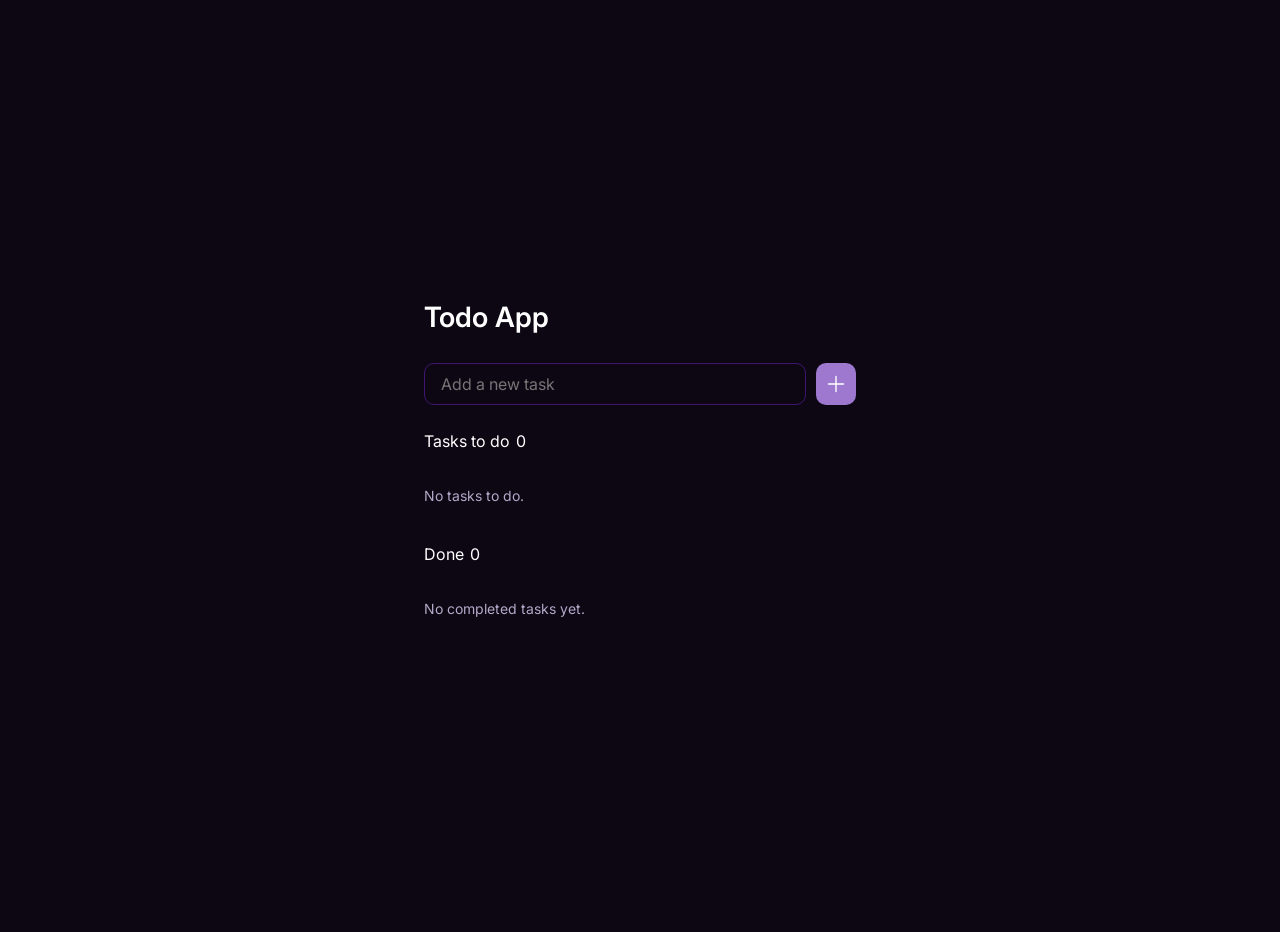
==== commit 98fe595e: "Improve todo app UX with persistence and inline task editing" ====
--- a/index.html
+++ b/index.html
@@ -8,15 +8,35 @@
 </head>
 <body>
     <main class="todoWrapper">
-    <div class="addTodo"><input type="text" placeholder="Add a new task" data-js="new-task">   <button type="button" data-js="add-btn"><svg xmlns="http://www.w3.org/2000/svg" width="22" height="22" fill="none"><path fill="#fff" d="M19.25 11a.687.687 0 0 1-.688.688h-6.875v6.874a.687.687 0 1 1-1.374 0v-6.875H3.436a.687.687 0 1 1 0-1.374h6.876V3.436a.687.687 0 1 1 1.374 0v6.876h6.876a.687.687 0 0 1 .687.687Z"/></svg></button></div>
-    <div class="mainTodo">
-        <h1>No task to do</h1>
-        
-    </div>
-    <div class="completeTodo">
-        <h1></h1>
-    </div>
+        <h1 class="appTitle">Todo App</h1>
+        <form class="addTodo" data-js="todo-form">
+            <label class="visually-hidden" for="newTaskInput">Add a new task</label>
+            <input
+                id="newTaskInput"
+                type="text"
+                placeholder="Add a new task"
+                autocomplete="off"
+                data-js="new-task"
+            >
+            <button type="submit" data-js="add-btn" aria-label="Add task">
+                <svg xmlns="http://www.w3.org/2000/svg" width="22" height="22" fill="none" aria-hidden="true">
+                    <path fill="#fff" d="M19.25 11a.687.687 0 0 1-.688.688h-6.875v6.874a.687.687 0 1 1-1.374 0v-6.875H3.436a.687.687 0 1 1 0-1.374h6.876V3.436a.687.687 0 1 1 1.374 0v6.876h6.876a.687.687 0 0 1 .687.687Z"/>
+                </svg>
+            </button>
+        </form>
+
+        <section class="todoSection">
+            <h2>Tasks to do <span data-js="pending-count">0</span></h2>
+            <div class="todoList" data-js="pending-list"></div>
+            <p class="emptyState" data-js="pending-empty">No tasks to do.</p>
+        </section>
+
+        <section class="todoSection">
+            <h2>Done <span data-js="completed-count">0</span></h2>
+            <div class="todoList" data-js="completed-list"></div>
+            <p class="emptyState" data-js="completed-empty">No completed tasks yet.</p>
+        </section>
     </main>
     <script src="todoFunctions.js"></script>
 </body>
-</html>+</html>
--- a/style.css
+++ b/style.css
@@ -1,17 +1,15 @@
 @import url('https://fonts.googleapis.com/css2?family=Inter:opsz@14..32&display=swap');
-
 
 h1,
 h2,
-h3,
-h4{
-  margin:0;
+h3 {
+    margin: 0;
 }
 
-body{
-    background-color: #0D0714;
-    color: #FFFFFF;
-    font-family: Inter;
+body {
+    background-color: #0d0714;
+    color: #ffffff;
+    font-family: Inter, sans-serif;
     font-size: 16px;
     font-weight: 400;
     min-height: 100vh;
@@ -20,84 +18,181 @@
     margin: 16px;
 }
 
-.todoWrapper{
-  width: 100%;
-  max-inline-size: 432px;
-  margin-inline: auto;
-  display: grid;
-  gap: 60px;
-
+.todoWrapper {
+    width: 100%;
+    max-inline-size: 432px;
+    margin-inline: auto;
+    display: grid;
+    gap: 28px;
 }
 
-.addTodo{
-  display: grid;
-  grid-template-columns: auto 40px;
-  gap: 10px;
-    input, button{
-      all: unset;
-      font-family: inherit;
-    }
-    input[type="text"]{
-      border: 1px solid #3E1671;
-      border-radius: 10px;
-      padding: 9px 16px;
-      transition: border-color .3s ease;
-      &:focus-visible{
-        border-color: #9E78CF;
-      }
-    }
-    button{
-    background: #9E78CF;
+.appTitle {
+    font-size: 28px;
+    font-weight: 600;
+    line-height: 1.2;
+}
+
+.addTodo {
+    display: grid;
+    grid-template-columns: 1fr 40px;
+    gap: 10px;
+}
+
+.addTodo input,
+.addTodo button {
+    all: unset;
+    font-family: inherit;
+}
+
+.addTodo input[type="text"] {
+    border: 1px solid #3e1671;
+    border-radius: 10px;
+    padding: 10px 16px;
+    transition: border-color 0.3s ease;
+}
+
+.addTodo input[type="text"]:focus-visible {
+    border-color: #9e78cf;
+}
+
+.addTodo button {
+    background: #9e78cf;
     border-radius: 10px;
     display: grid;
     place-content: center;
     cursor: pointer;
-    transition: background .3s ease;
-    &:hover{
-      background: #7742bd;
-    }
-    }
+    transition: background 0.3s ease;
 }
 
-.mainTodo,
-.completeTodo{
-  display: inline-grid;
-  gap: 16px;
-  h1,h2{
-  font-weight: 400;
-  font-size: 16px;
-  line-height: 1;
-  }
-  .todoItem{
+.addTodo button:hover {
+    background: #7742bd;
+}
+
+.addTodo button:focus-visible {
+    outline: 2px solid #ffffff;
+    outline-offset: 2px;
+}
+
+.todoSection {
+    display: grid;
+    gap: 12px;
+}
+
+.todoSection h2 {
+    font-weight: 400;
+    font-size: 16px;
+    line-height: 1;
+    display: flex;
+    gap: 6px;
+}
+
+.todoList {
+    display: grid;
+    gap: 12px;
+}
+
+.todoItem {
     display: grid;
     align-items: center;
-    justify-items: stretch;
-    grid-template-columns: auto 30px 30px;
-    gap: 8px;
-    padding: 22.5px;
+    grid-template-columns: 1fr auto;
+    gap: 10px;
+    padding: 16px;
     border-radius: 10px;
-    button{
-      all: unset;
-    }
-      &.pending{
-        background: #15101C;
-        color: #9E78CF;
-        svg{
-          cursor: pointer;
-          path{
-            transition: all .3s ease;
-          }
-          &:hover path{
-          fill: #3E1671;
-        }
-        }
-      }
-      &.completed{
-        background: #15101C;
-        color: #78CFB0;
-        text-decoration: line-through;
-        padding: 29.5px 22.5px;
-      }
-  }
+    background: #15101c;
 }
 
+.todoItem h3 {
+    font-size: 16px;
+    font-weight: 400;
+    line-height: 1.4;
+    overflow-wrap: anywhere;
+}
+
+.todoItem.pending h3 {
+    color: #9e78cf;
+}
+
+.todoItem.completed h3 {
+    color: #78cfb0;
+    text-decoration: line-through;
+}
+
+.todoActions {
+    display: inline-flex;
+    gap: 8px;
+}
+
+.todoActions button {
+    all: unset;
+    width: 30px;
+    height: 30px;
+    display: grid;
+    place-items: center;
+    border-radius: 8px;
+    cursor: pointer;
+}
+
+.todoActions button[data-action="save-edit"],
+.todoActions button[data-action="cancel-edit"] {
+    width: auto;
+    height: auto;
+    padding: 6px 10px;
+    font-size: 13px;
+    line-height: 1;
+    border: 1px solid #3e1671;
+    color: #ffffff;
+}
+
+.todoActions button[data-action="save-edit"] {
+    background: #9e78cf;
+    border-color: #9e78cf;
+}
+
+.todoActions button[data-action="cancel-edit"] {
+    background: transparent;
+}
+
+.todoActions button svg path {
+    transition: fill 0.2s ease;
+}
+
+.todoActions button:hover svg path {
+    fill: #ffffff;
+}
+
+.todoActions button:focus-visible {
+    outline: 2px solid #ffffff;
+    outline-offset: 1px;
+}
+
+.todoEditInput {
+    all: unset;
+    border: 1px solid #3e1671;
+    border-radius: 8px;
+    padding: 10px 12px;
+    font-size: 16px;
+    line-height: 1.2;
+    color: #ffffff;
+    background: #1c1525;
+}
+
+.todoEditInput:focus-visible {
+    border-color: #9e78cf;
+}
+
+.emptyState {
+    color: #b5a8c8;
+    font-size: 14px;
+}
+
+.visually-hidden {
+    position: absolute;
+    width: 1px;
+    height: 1px;
+    padding: 0;
+    margin: -1px;
+    overflow: hidden;
+    clip: rect(0, 0, 0, 0);
+    white-space: nowrap;
+    border: 0;
+}
